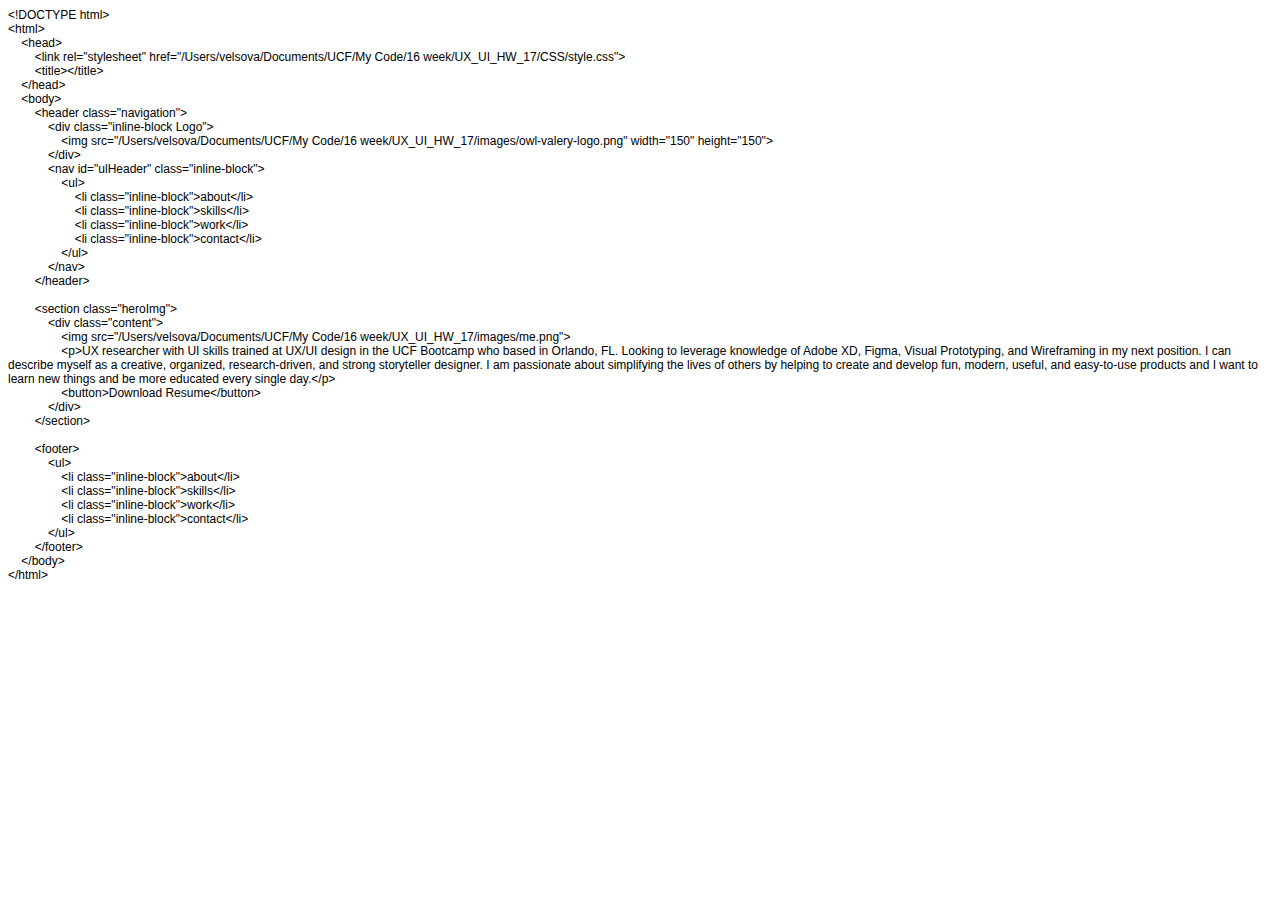
==== index.html @ fbecf22a "copied files from 17" ====
<!DOCTYPE html PUBLIC "-//W3C//DTD HTML 4.01//EN" "http://www.w3.org/TR/html4/strict.dtd">
<html>
<head>
  <meta http-equiv="Content-Type" content="text/html; charset=utf-8">
  <meta http-equiv="Content-Style-Type" content="text/css">
  <title></title>
  <meta name="Generator" content="Cocoa HTML Writer">
  <meta name="CocoaVersion" content="2022.3">
  <style type="text/css">
    p.p1 {margin: 0.0px 0.0px 0.0px 0.0px; font: 12.0px Helvetica}
    p.p2 {margin: 0.0px 0.0px 0.0px 0.0px; font: 12.0px Helvetica; min-height: 14.0px}
  </style>
</head>
<body>
<p class="p1">&lt;!DOCTYPE html&gt;</p>
<p class="p1">&lt;html&gt;</p>
<p class="p1"><span class="Apple-converted-space">    </span>&lt;head&gt;</p>
<p class="p1"><span class="Apple-converted-space">        </span>&lt;link rel="stylesheet" href="/Users/velsova/Documents/UCF/My Code/16 week/UX_UI_HW_17/CSS/style.css"&gt;</p>
<p class="p1"><span class="Apple-converted-space">        </span>&lt;title&gt;&lt;/title&gt;</p>
<p class="p1"><span class="Apple-converted-space">    </span>&lt;/head&gt;</p>
<p class="p1"><span class="Apple-converted-space">    </span>&lt;body&gt;</p>
<p class="p1"><span class="Apple-converted-space">        </span>&lt;header class="navigation"&gt;<span class="Apple-converted-space"> </span></p>
<p class="p1"><span class="Apple-converted-space">            </span>&lt;div class="inline-block Logo"&gt;</p>
<p class="p1"><span class="Apple-converted-space">                </span>&lt;img src="/Users/velsova/Documents/UCF/My Code/16 week/UX_UI_HW_17/images/owl-valery-logo.png" width="150" height="150"&gt;</p>
<p class="p1"><span class="Apple-converted-space">            </span>&lt;/div&gt;</p>
<p class="p1"><span class="Apple-converted-space">            </span>&lt;nav id="ulHeader" class="inline-block"&gt;</p>
<p class="p1"><span class="Apple-converted-space">                </span>&lt;ul&gt;</p>
<p class="p1"><span class="Apple-converted-space">                    </span>&lt;li class="inline-block"&gt;about&lt;/li&gt;</p>
<p class="p1"><span class="Apple-converted-space">                    </span>&lt;li class="inline-block"&gt;skills&lt;/li&gt;</p>
<p class="p1"><span class="Apple-converted-space">                    </span>&lt;li class="inline-block"&gt;work&lt;/li&gt;</p>
<p class="p1"><span class="Apple-converted-space">                    </span>&lt;li class="inline-block"&gt;contact&lt;/li&gt;</p>
<p class="p1"><span class="Apple-converted-space">                </span>&lt;/ul&gt;</p>
<p class="p1"><span class="Apple-converted-space">            </span>&lt;/nav&gt;</p>
<p class="p1"><span class="Apple-converted-space">        </span>&lt;/header&gt;</p>
<p class="p2"><br></p>
<p class="p1"><span class="Apple-converted-space">        </span>&lt;section class="heroImg"&gt;</p>
<p class="p1"><span class="Apple-converted-space">            </span>&lt;div class="content"&gt;</p>
<p class="p1"><span class="Apple-converted-space">                </span>&lt;img src="/Users/velsova/Documents/UCF/My Code/16 week/UX_UI_HW_17/images/me.png"&gt;</p>
<p class="p1"><span class="Apple-converted-space">                </span>&lt;p&gt;UX researcher with UI skills trained at UX/UI design in the UCF Bootcamp who based in Orlando, FL. Looking to leverage knowledge of Adobe XD, Figma, Visual Prototyping, and Wireframing in my next position. I can describe myself as a creative, organized, research-driven, and strong storyteller designer. I am passionate about simplifying the lives of others by helping to create and develop fun, modern, useful, and easy-to-use products and I want to learn new things and be more educated every single day.&lt;/p&gt;</p>
<p class="p1"><span class="Apple-converted-space">                </span>&lt;button&gt;Download Resume&lt;/button&gt;</p>
<p class="p1"><span class="Apple-converted-space">            </span>&lt;/div&gt; <span class="Apple-converted-space">           </span></p>
<p class="p1"><span class="Apple-converted-space">        </span>&lt;/section&gt;</p>
<p class="p2"><br></p>
<p class="p1"><span class="Apple-converted-space">        </span>&lt;footer&gt; <span class="Apple-converted-space">           </span></p>
<p class="p1"><span class="Apple-converted-space">            </span>&lt;ul&gt;</p>
<p class="p1"><span class="Apple-converted-space">                </span>&lt;li class="inline-block"&gt;about&lt;/li&gt;</p>
<p class="p1"><span class="Apple-converted-space">                </span>&lt;li class="inline-block"&gt;skills&lt;/li&gt;</p>
<p class="p1"><span class="Apple-converted-space">                </span>&lt;li class="inline-block"&gt;work&lt;/li&gt;</p>
<p class="p1"><span class="Apple-converted-space">                </span>&lt;li class="inline-block"&gt;contact&lt;/li&gt;</p>
<p class="p1"><span class="Apple-converted-space">            </span>&lt;/ul&gt;</p>
<p class="p1"><span class="Apple-converted-space">        </span>&lt;/footer&gt;</p>
<p class="p1"><span class="Apple-converted-space">    </span>&lt;/body&gt;</p>
<p class="p1">&lt;/html&gt;</p>
</body>
</html>
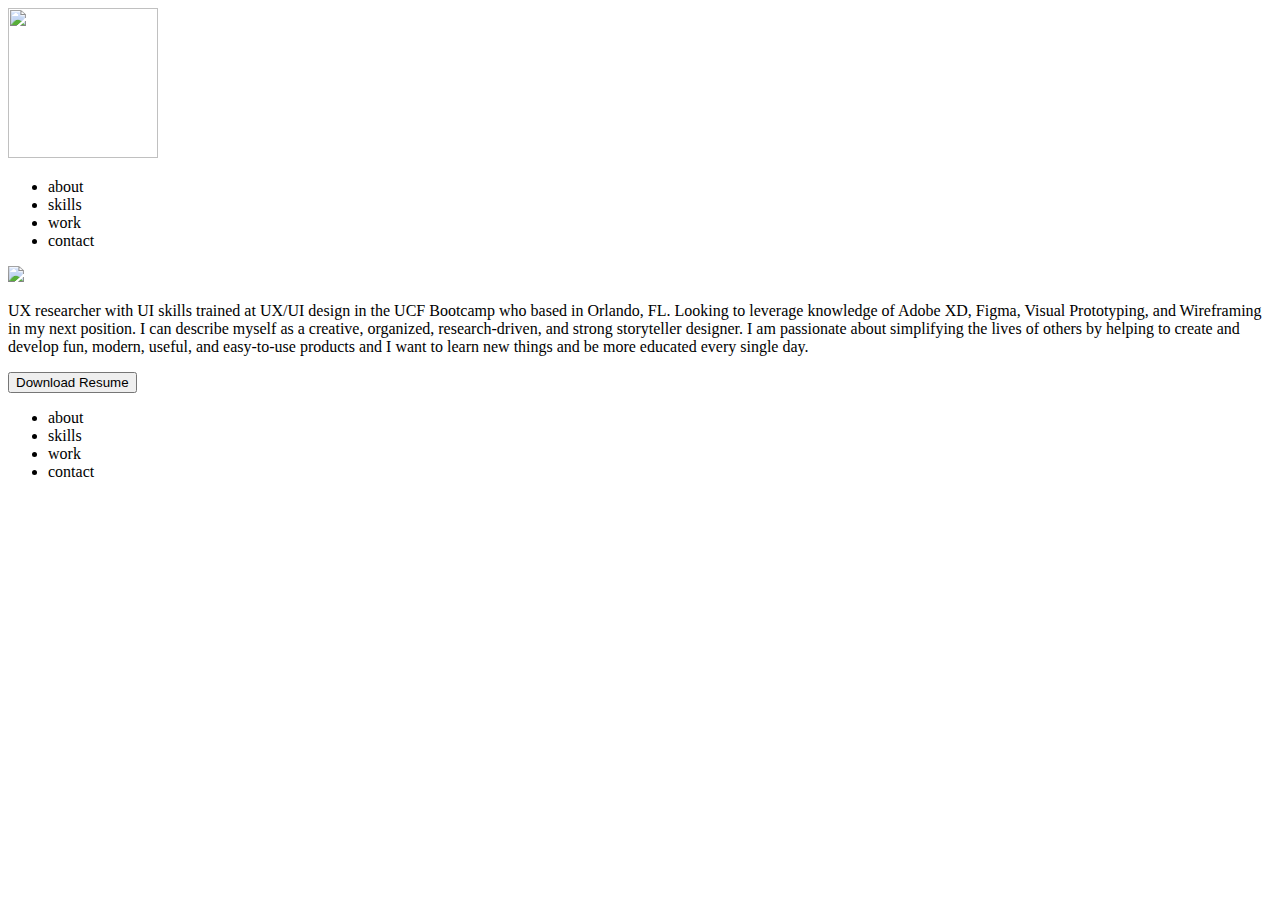
==== commit c886493e: "fixed index" ====
--- a/index.html
+++ b/index.html
@@ -1,55 +1,39 @@
-<!DOCTYPE html PUBLIC "-//W3C//DTD HTML 4.01//EN" "http://www.w3.org/TR/html4/strict.dtd">
+<!DOCTYPE html>
 <html>
-<head>
-  <meta http-equiv="Content-Type" content="text/html; charset=utf-8">
-  <meta http-equiv="Content-Style-Type" content="text/css">
-  <title></title>
-  <meta name="Generator" content="Cocoa HTML Writer">
-  <meta name="CocoaVersion" content="2022.3">
-  <style type="text/css">
-    p.p1 {margin: 0.0px 0.0px 0.0px 0.0px; font: 12.0px Helvetica}
-    p.p2 {margin: 0.0px 0.0px 0.0px 0.0px; font: 12.0px Helvetica; min-height: 14.0px}
-  </style>
-</head>
-<body>
-<p class="p1">&lt;!DOCTYPE html&gt;</p>
-<p class="p1">&lt;html&gt;</p>
-<p class="p1"><span class="Apple-converted-space">    </span>&lt;head&gt;</p>
-<p class="p1"><span class="Apple-converted-space">        </span>&lt;link rel="stylesheet" href="/Users/velsova/Documents/UCF/My Code/16 week/UX_UI_HW_17/CSS/style.css"&gt;</p>
-<p class="p1"><span class="Apple-converted-space">        </span>&lt;title&gt;&lt;/title&gt;</p>
-<p class="p1"><span class="Apple-converted-space">    </span>&lt;/head&gt;</p>
-<p class="p1"><span class="Apple-converted-space">    </span>&lt;body&gt;</p>
-<p class="p1"><span class="Apple-converted-space">        </span>&lt;header class="navigation"&gt;<span class="Apple-converted-space"> </span></p>
-<p class="p1"><span class="Apple-converted-space">            </span>&lt;div class="inline-block Logo"&gt;</p>
-<p class="p1"><span class="Apple-converted-space">                </span>&lt;img src="/Users/velsova/Documents/UCF/My Code/16 week/UX_UI_HW_17/images/owl-valery-logo.png" width="150" height="150"&gt;</p>
-<p class="p1"><span class="Apple-converted-space">            </span>&lt;/div&gt;</p>
-<p class="p1"><span class="Apple-converted-space">            </span>&lt;nav id="ulHeader" class="inline-block"&gt;</p>
-<p class="p1"><span class="Apple-converted-space">                </span>&lt;ul&gt;</p>
-<p class="p1"><span class="Apple-converted-space">                    </span>&lt;li class="inline-block"&gt;about&lt;/li&gt;</p>
-<p class="p1"><span class="Apple-converted-space">                    </span>&lt;li class="inline-block"&gt;skills&lt;/li&gt;</p>
-<p class="p1"><span class="Apple-converted-space">                    </span>&lt;li class="inline-block"&gt;work&lt;/li&gt;</p>
-<p class="p1"><span class="Apple-converted-space">                    </span>&lt;li class="inline-block"&gt;contact&lt;/li&gt;</p>
-<p class="p1"><span class="Apple-converted-space">                </span>&lt;/ul&gt;</p>
-<p class="p1"><span class="Apple-converted-space">            </span>&lt;/nav&gt;</p>
-<p class="p1"><span class="Apple-converted-space">        </span>&lt;/header&gt;</p>
-<p class="p2"><br></p>
-<p class="p1"><span class="Apple-converted-space">        </span>&lt;section class="heroImg"&gt;</p>
-<p class="p1"><span class="Apple-converted-space">            </span>&lt;div class="content"&gt;</p>
-<p class="p1"><span class="Apple-converted-space">                </span>&lt;img src="/Users/velsova/Documents/UCF/My Code/16 week/UX_UI_HW_17/images/me.png"&gt;</p>
-<p class="p1"><span class="Apple-converted-space">                </span>&lt;p&gt;UX researcher with UI skills trained at UX/UI design in the UCF Bootcamp who based in Orlando, FL. Looking to leverage knowledge of Adobe XD, Figma, Visual Prototyping, and Wireframing in my next position. I can describe myself as a creative, organized, research-driven, and strong storyteller designer. I am passionate about simplifying the lives of others by helping to create and develop fun, modern, useful, and easy-to-use products and I want to learn new things and be more educated every single day.&lt;/p&gt;</p>
-<p class="p1"><span class="Apple-converted-space">                </span>&lt;button&gt;Download Resume&lt;/button&gt;</p>
-<p class="p1"><span class="Apple-converted-space">            </span>&lt;/div&gt; <span class="Apple-converted-space">           </span></p>
-<p class="p1"><span class="Apple-converted-space">        </span>&lt;/section&gt;</p>
-<p class="p2"><br></p>
-<p class="p1"><span class="Apple-converted-space">        </span>&lt;footer&gt; <span class="Apple-converted-space">           </span></p>
-<p class="p1"><span class="Apple-converted-space">            </span>&lt;ul&gt;</p>
-<p class="p1"><span class="Apple-converted-space">                </span>&lt;li class="inline-block"&gt;about&lt;/li&gt;</p>
-<p class="p1"><span class="Apple-converted-space">                </span>&lt;li class="inline-block"&gt;skills&lt;/li&gt;</p>
-<p class="p1"><span class="Apple-converted-space">                </span>&lt;li class="inline-block"&gt;work&lt;/li&gt;</p>
-<p class="p1"><span class="Apple-converted-space">                </span>&lt;li class="inline-block"&gt;contact&lt;/li&gt;</p>
-<p class="p1"><span class="Apple-converted-space">            </span>&lt;/ul&gt;</p>
-<p class="p1"><span class="Apple-converted-space">        </span>&lt;/footer&gt;</p>
-<p class="p1"><span class="Apple-converted-space">    </span>&lt;/body&gt;</p>
-<p class="p1">&lt;/html&gt;</p>
-</body>
+    <head>
+        <link rel="stylesheet" href="/Users/velsova/Documents/UCF/My Code/16 week/UX_UI_HW_17/CSS/style.css">
+        <title></title>
+    </head>
+    <body>
+        <header class="navigation"> 
+            <div class="inline-block Logo">
+                <img src="/Users/velsova/Documents/UCF/My Code/16 week/UX_UI_HW_17/images/owl-valery-logo.png" width="150" height="150">
+            </div>
+            <nav id="ulHeader" class="inline-block">
+                <ul>
+                    <li class="inline-block">about</li>
+                    <li class="inline-block">skills</li>
+                    <li class="inline-block">work</li>
+                    <li class="inline-block">contact</li>
+                </ul>
+            </nav>
+        </header>
+
+        <section class="heroImg">
+            <div class="content">
+                <img src="/Users/velsova/Documents/UCF/My Code/16 week/UX_UI_HW_17/images/me.png">
+                <p>UX researcher with UI skills trained at UX/UI design in the UCF Bootcamp who based in Orlando, FL. Looking to leverage knowledge of Adobe XD, Figma, Visual Prototyping, and Wireframing in my next position. I can describe myself as a creative, organized, research-driven, and strong storyteller designer. I am passionate about simplifying the lives of others by helping to create and develop fun, modern, useful, and easy-to-use products and I want to learn new things and be more educated every single day.</p>
+                <button>Download Resume</button>
+            </div>            
+        </section>
+
+        <footer>            
+            <ul>
+                <li class="inline-block">about</li>
+                <li class="inline-block">skills</li>
+                <li class="inline-block">work</li>
+                <li class="inline-block">contact</li>
+            </ul>
+        </footer>
+    </body>
 </html>
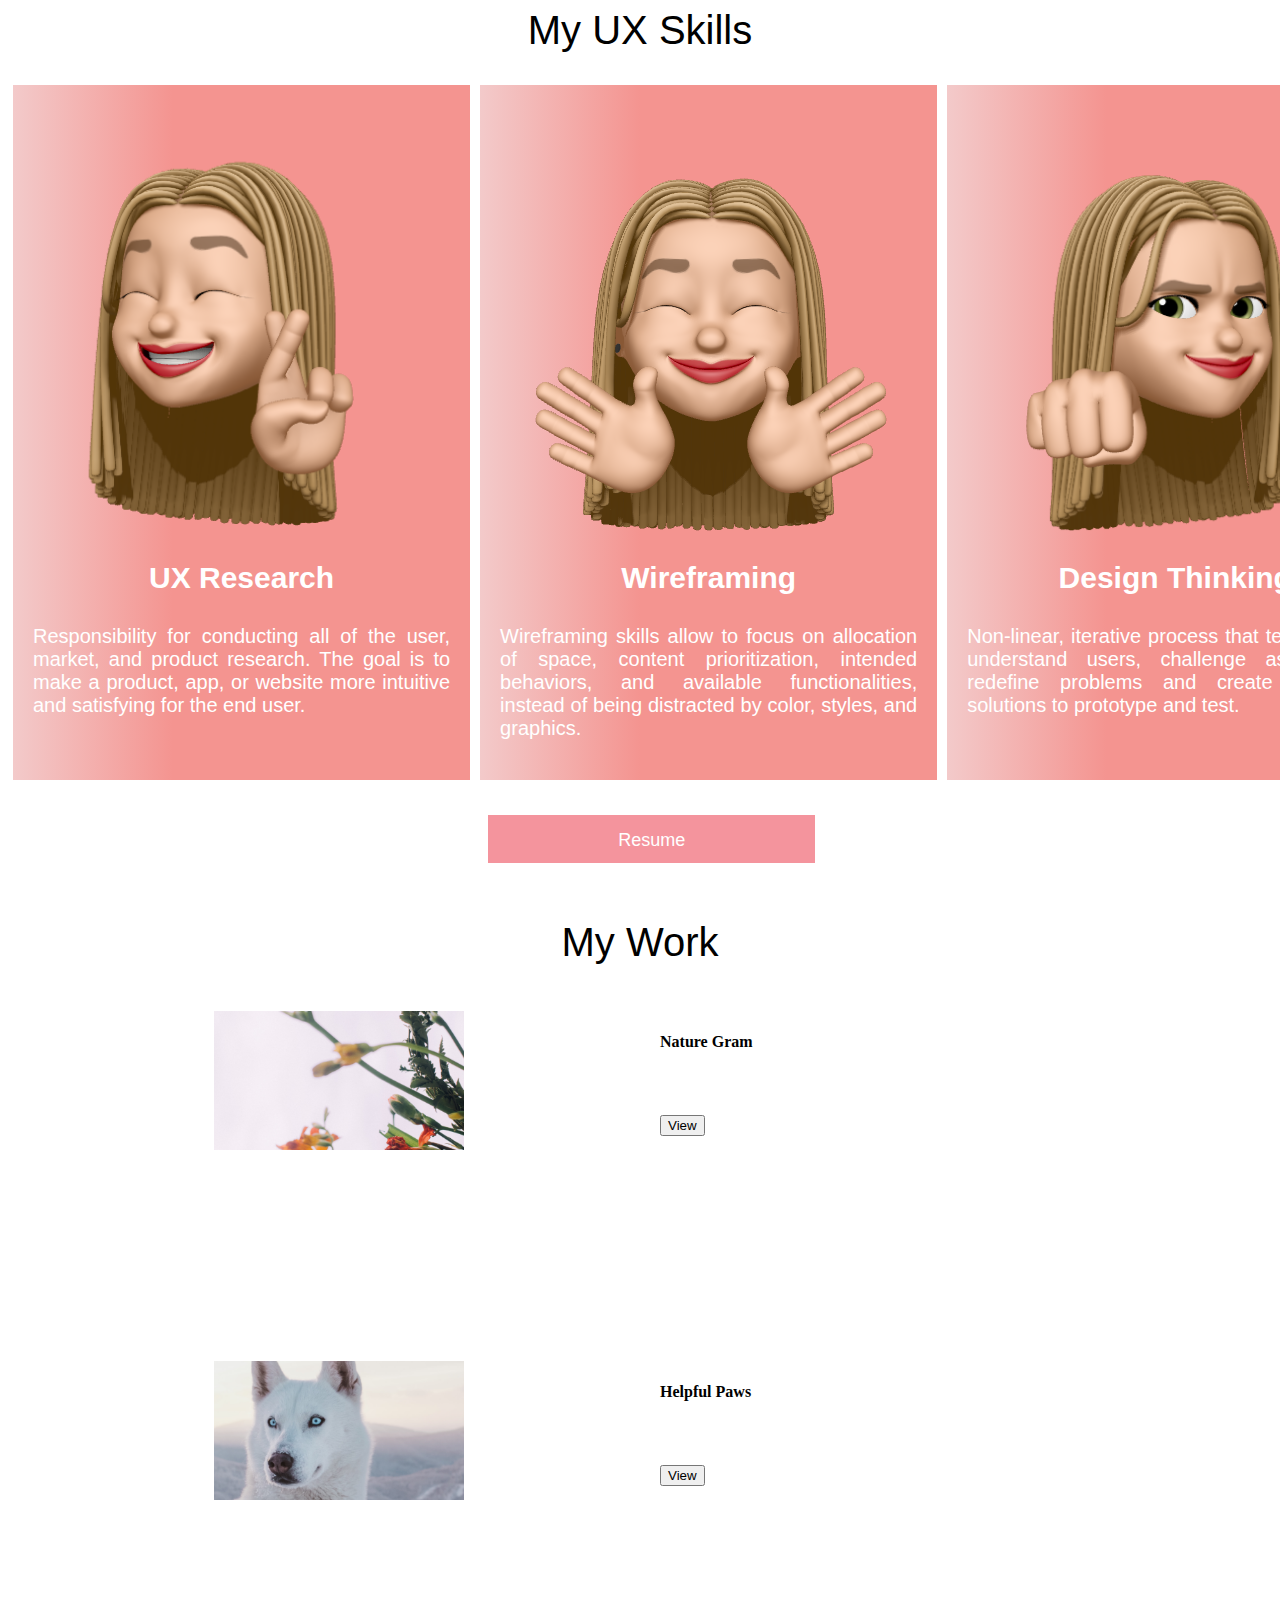
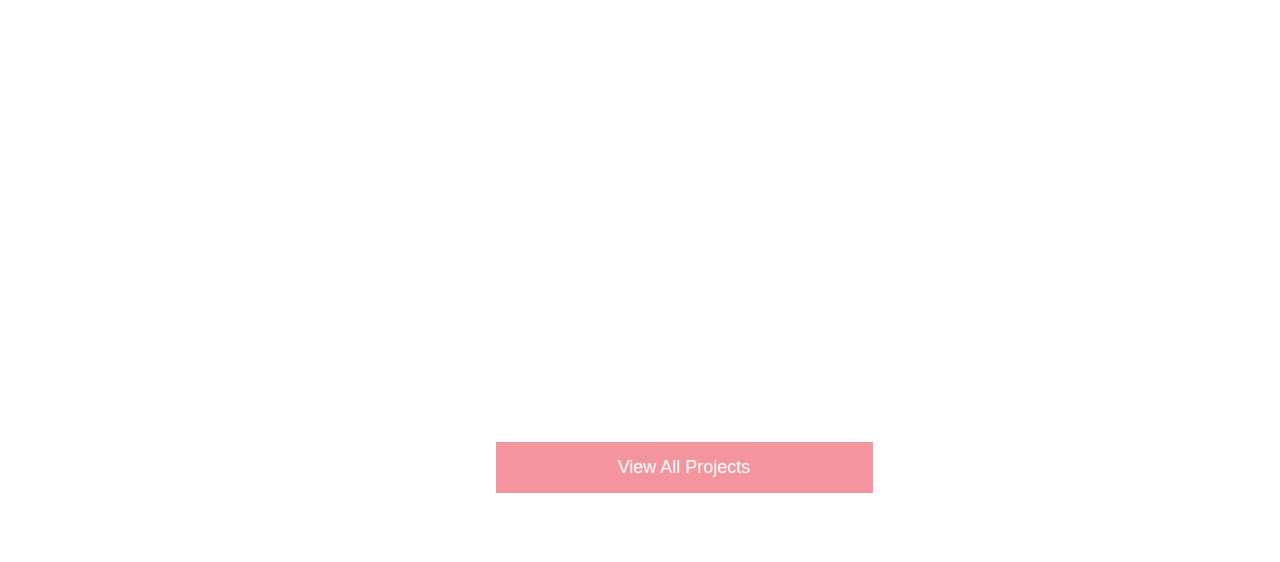
==== commit e83858fe: "updated html" ====
--- a/index.html
+++ b/index.html
@@ -1,39 +1,57 @@
-<!DOCTYPE html>
-<html>
-    <head>
-        <link rel="stylesheet" href="/Users/velsova/Documents/UCF/My Code/16 week/UX_UI_HW_17/CSS/style.css">
-        <title></title>
-    </head>
-    <body>
-        <header class="navigation"> 
-            <div class="inline-block Logo">
-                <img src="/Users/velsova/Documents/UCF/My Code/16 week/UX_UI_HW_17/images/owl-valery-logo.png" width="150" height="150">
+<html lang="en">
+<head>
+    <meta charset="UTF-8">
+    <meta http-equiv="X-UA-Compatible" content="IE=edge">
+    <meta name="viewport" content="width=device-width, initial-scale=1.0">
+    <title>Document</title>
+    <link rel="stylesheet" type="text/css" href="css/style2.css">
+</head>
+<body>
+    <section class="mySkills">
+        <h1>My UX Skills</h1>
+        <div class="flexContainer">
+            <div class="uxResearch">
+                <img src="images/UXResearch.png">
+                <h3>UX Research</h3>
+                <p>Responsibility for conducting all of the user, market, and product research. The goal is to make a product, app, or website more intuitive and satisfying for the end user.</p>
             </div>
-            <nav id="ulHeader" class="inline-block">
-                <ul>
-                    <li class="inline-block">about</li>
-                    <li class="inline-block">skills</li>
-                    <li class="inline-block">work</li>
-                    <li class="inline-block">contact</li>
-                </ul>
-            </nav>
-        </header>
+            <div class="wireframing">
+                <img src="images/Wireframing.png">
+                <h3>Wireframing</h3>
+                <p>Wireframing skills allow to focus on allocation of space, content prioritization, intended behaviors, and available functionalities, instead of being distracted by color, styles, and graphics.</p>
+            </div>
+            <div class="designThinking">
+                <img src="images/DesignThinking.png">
+                <h3>Design Thinking</h3>
+                <p> Non-linear, iterative process that teams use to understand users, challenge assumptions, redefine problems and create innovative solutions to prototype and test.</p>
+            </div>
+        </div>
+        <button class="button1">Resume</button>
 
-        <section class="heroImg">
-            <div class="content">
-                <img src="/Users/velsova/Documents/UCF/My Code/16 week/UX_UI_HW_17/images/me.png">
-                <p>UX researcher with UI skills trained at UX/UI design in the UCF Bootcamp who based in Orlando, FL. Looking to leverage knowledge of Adobe XD, Figma, Visual Prototyping, and Wireframing in my next position. I can describe myself as a creative, organized, research-driven, and strong storyteller designer. I am passionate about simplifying the lives of others by helping to create and develop fun, modern, useful, and easy-to-use products and I want to learn new things and be more educated every single day.</p>
-                <button>Download Resume</button>
-            </div>            
+    </section>
+
+        <section class="myWork">
+            <h1>My Work</h1>
+            <div class="workGrid">
+                <div class="img1">
+                    <img src="images/NatureGram.png">
+                </div>
+                <div class="content1"> 
+                    <h4>Nature Gram</h4>
+                    <p>Mobile App Design Prototype</p>
+                    <button>View</button>
+                </div>  
+                <div class="img2">
+                    <img src="images/HelpfulPaws.png">
+                </div>
+                <div class="content2">
+                    <h4>Helpful Paws</h4>
+                    <p>Non-Profit Website Redesign</p>
+                    <button>View</button>
+                </div>
+            </div>
+            <h3 id="allProjects">View All Projects</h3>
         </section>
-
-        <footer>            
-            <ul>
-                <li class="inline-block">about</li>
-                <li class="inline-block">skills</li>
-                <li class="inline-block">work</li>
-                <li class="inline-block">contact</li>
-            </ul>
-        </footer>
-    </body>
-</html>
+    
+</body>
+</html>--- a/css/style2.css
+++ b/css/style2.css
@@ -0,0 +1,162 @@
+.flexContainer {
+    display: flex;
+    background-color: white;
+    
+}
+
+.uxResearch {
+    width: 33%;
+    padding: 20px;
+    border: 5px solid white;
+    margin: 0 auto;
+    background: rgb(243,202,202);
+    background: linear-gradient(90deg, rgba(243,202,202,1) 0%, rgba(244,148,144,1) 35%);
+}
+
+.wireframing {
+    width: 33%;
+    padding: 20px;  
+    border: 5px solid white;
+    margin: 0 auto;
+    background: rgb(243,202,202);
+    background: linear-gradient(90deg, rgba(243,202,202,1) 0%, rgba(244,148,144,1) 35%);
+}
+
+.designThinking {
+    width: 33%;
+    padding: 20px;
+    border: 5px solid white;
+    margin: 0 auto;
+    background: rgb(243,202,202);
+    background: linear-gradient(90deg, rgba(243,202,202,1) 0%, rgba(244,148,144,1) 35%);
+}
+
+h1 {
+    text-align: center;
+    color: black;
+    font-size: 40px;
+    font-weight: 400;
+    font-family: 'Montserrat', sans-serif;
+
+}
+
+h3 {
+    text-align: center;
+    color: white;
+    font-size: 30px;
+    font-weight: 600;
+    font-family: 'Open Sans', sans-serif;
+}
+
+p {
+    text-align: justify;
+    color: white;
+    font-size: 20px;
+    font-weight: 300;
+    font-family: 'Open Sans', sans-serif;
+}
+
+.button1 {
+    width: 327px;
+    height: 48px;
+    background-color: #F4949D;
+    border: 0px;
+    color: white;
+    font-size: 18px;
+    font-weight: 500;
+    font-family: 'Montserrat', sans-serif;
+    cursor: pointer;
+    text-align: center;
+    padding: 15px 32px;
+    margin: 30px 38%;
+}
+
+.workGrid {
+    display: grid;
+    grid-template-columns: 1fr 1fr;
+    grid-template-rows: 350px 350px 350px;
+    grid-template-areas:
+    "img1 content1"
+    "img2 content2"
+    ;
+}
+
+.myWork {
+    padding: 60px 30px;
+    padding-top: 0;
+    background-color: #;
+}
+.workGrid img {
+    width: 100%;
+    max-width: 250px;
+    margin: 0 auto;
+    display: block;
+  }
+  .img1 {
+    grid-area: img1;
+  }
+  .img2 {
+    grid-area: img2;
+  }
+  .img1, .img2, .img3, .content1, .content2 {
+    padding: 20px;
+  }
+  .content1 {
+    grid-area: content1;
+  }
+  .content2 {
+    grid-area: content2;
+  }
+  
+  #allProjects {
+    width: 327px;
+    background-color: #F4949D;
+    border: 0px;
+    color: white;
+    font-size: 18px;
+    font-weight: 500;
+    font-family: 'Montserrat', sans-serif;
+    cursor: pointer;
+    text-align: center;
+    padding: 15px 25px;
+    margin: 1px 38%;
+  }
+
+  @media only screen and (max-width: 600px) {
+    body {
+      background-color: lightblue;
+    }
+
+    .flexContainer {
+      flex-direction: column;
+      width: 100%;
+
+    }
+    .content1 {
+      grid-template-columns: 1fr 1fr;
+      grid-template-rows: 350px 350px 350px;
+      grid-template-areas:
+        "img1 content1"
+        "img2 content2"
+    }
+    .content2 {
+      grid-template-columns: 1fr 1fr;
+      grid-template-rows: 350px 350px 350px;
+      grid-template-areas:
+        "img1 content1"
+        "img2 content2"
+    }
+
+  .mySkills {
+    position: static;
+    margin: 20px;
+    justify-content: center;
+    align-items: center;
+  }
+  button {
+    justify-content: center;
+    align-items: center;
+  }
+  }
+
+
